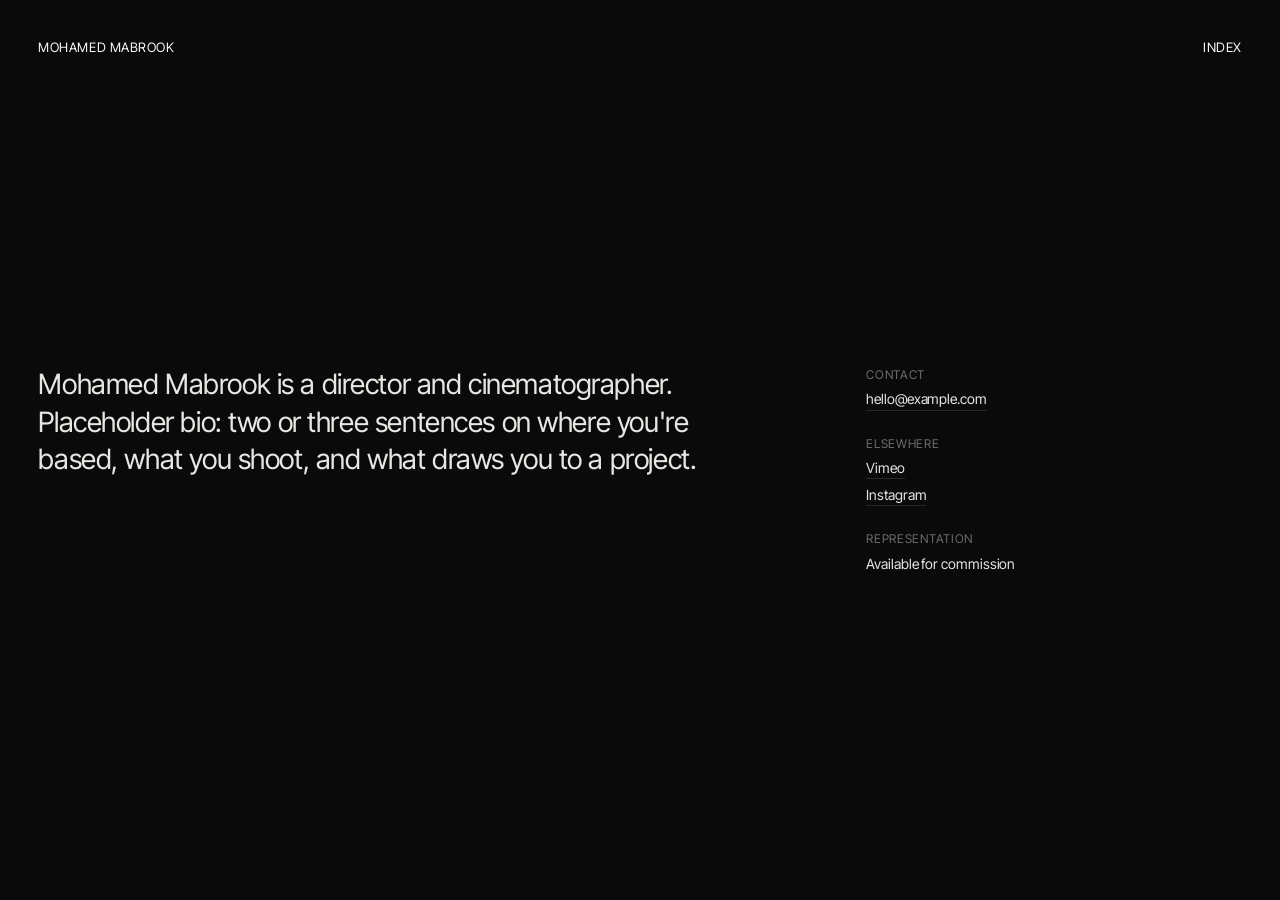
==== info.html @ 0800a7a8 "Add placeholder wireframe for film portfolio Dark, minimal static site: title-list homepage with hov" ====
<!doctype html>
<html lang="en">
<head>
<meta charset="utf-8">
<meta name="viewport" content="width=device-width, initial-scale=1">
<title>Info · Mohamed Mabrook</title>
<meta name="description" content="Mohamed Mabrook, director and cinematographer.">
<link rel="preconnect" href="https://fonts.googleapis.com">
<link rel="preconnect" href="https://fonts.gstatic.com" crossorigin>
<link href="https://fonts.googleapis.com/css2?family=Inter+Tight:wght@400;500&display=swap" rel="stylesheet">
<link rel="stylesheet" href="assets/css/style.css">
</head>
<body>
<header class="site-header">
  <a href="index.html">Mohamed Mabrook</a>
  <a href="index.html">Index</a>
</header>
<main class="info">
  <p class="bio">Mohamed Mabrook is a director and cinematographer. Placeholder bio: two or three sentences on where you're based, what you shoot, and what draws you to a project.</p>
  <div class="contact">
    <span class="label">Contact</span>
    <a href="mailto:hello@example.com">hello@example.com</a>
    <span class="label">Elsewhere</span>
    <a href="#">Vimeo</a>
    <a href="#">Instagram</a>
    <span class="label">Representation</span>
    <span>Available for commission</span>
  </div>
</main>
<script src="assets/js/projects.js"></script>
<script src="assets/js/main.js"></script>
</body>
</html>
---- assets/css/style.css ----
:root {
  --bg: #0a0a0a;
  --fg: #e8e6e3;
  --dim: #6e6c69;
  --faint: #2a2928;
  --gutter: clamp(16px, 3vw, 40px);
  --ease: cubic-bezier(0.2, 0.6, 0.2, 1);
  color-scheme: dark;
}

* { box-sizing: border-box; margin: 0; padding: 0; }

html { -webkit-text-size-adjust: 100%; }

body {
  background: var(--bg);
  color: var(--fg);
  font-family: "Inter Tight", "Helvetica Neue", Arial, sans-serif;
  font-size: 15px;
  line-height: 1.45;
  letter-spacing: -0.005em;
  -webkit-font-smoothing: antialiased;
  min-height: 100vh;
}

a { color: inherit; text-decoration: none; }
a:focus-visible { outline: 1px solid var(--fg); outline-offset: 4px; }

/* ---------- Header ---------- */

.site-header {
  position: fixed;
  inset: 0 0 auto 0;
  display: flex;
  justify-content: space-between;
  padding: var(--gutter);
  z-index: 10;
  mix-blend-mode: difference;
  color: #fff;
  font-size: 13px;
  letter-spacing: 0.04em;
  text-transform: uppercase;
}
.site-header a { transition: opacity 0.3s var(--ease); }
.site-header a:hover { opacity: 0.55; }

/* ---------- Placeholder media ---------- */
/* Stand-in for a loop or still. Slow drift suggests motion without real footage. */

.frame {
  position: relative;
  aspect-ratio: var(--ar, 1.78);
  background: #111;
  overflow: hidden;
}
.frame video, .frame img {
  position: absolute; inset: 0;
  width: 100%; height: 100%;
  object-fit: cover;
  display: block;
}
.frame.placeholder {
  background:
    radial-gradient(ellipse at var(--x, 30%) var(--y, 60%), hsl(var(--tone) 22% 22%) 0%, transparent 60%),
    radial-gradient(ellipse at 80% 20%, hsl(calc(var(--tone) + 30) 18% 14%) 0%, transparent 55%),
    linear-gradient(160deg, hsl(var(--tone) 12% 9%), hsl(var(--tone) 8% 5%));
  background-size: 180% 180%, 160% 160%, 100% 100%;
  animation: drift 9s ease-in-out infinite alternate;
}
.frame.placeholder.static { animation: none; }
.frame.placeholder::after {
  content: attr(data-label);
  position: absolute;
  left: 12px; bottom: 10px;
  font-size: 11px;
  letter-spacing: 0.08em;
  text-transform: uppercase;
  color: rgba(232, 230, 227, 0.35);
}
@keyframes drift {
  from { background-position: 0% 0%, 100% 0%, 0 0; }
  to   { background-position: 100% 100%, 0% 100%, 0 0; }
}

/* ---------- Homepage ---------- */

.stage {
  position: fixed;
  inset: 0;
  display: grid;
  place-items: center;
  pointer-events: none;
  z-index: 0;
}
.stage .frame {
  position: absolute;
  width: min(84vw, calc(72vh * var(--ar)));
  opacity: 0;
  transition: opacity 0.6s var(--ease);
}
.stage .frame.is-active { opacity: 1; }

.index {
  position: relative;
  z-index: 1;
  min-height: 100vh;
  display: flex;
  flex-direction: column;
  justify-content: center;
  padding: 96px var(--gutter);
  list-style: none;
}
.index li { width: fit-content; }
.index a {
  display: flex;
  align-items: baseline;
  gap: 14px;
  padding: 2px 0;
  transition: opacity 0.4s var(--ease);
}
.index .title {
  font-size: clamp(28px, 4.2vw, 56px);
  font-weight: 400;
  letter-spacing: -0.025em;
  line-height: 1.12;
}
.index .meta {
  font-size: 12px;
  letter-spacing: 0.04em;
  text-transform: uppercase;
  color: var(--dim);
  white-space: nowrap;
}
.index.has-focus a { opacity: 0.22; }
.index.has-focus a.is-active { opacity: 1; }
.index a.is-active .meta { color: var(--fg); }

.index .inline-frame { display: none; }

/* Touch devices and narrow screens: no hover, so show each loop inline. */
@media (hover: none), (max-width: 720px) {
  .stage { display: none; }
  .index { justify-content: flex-start; padding-top: 88px; gap: 40px; }
  .index li { width: 100%; }
  .index a { flex-direction: column; gap: 6px; }
  .index.has-focus a { opacity: 1; }
  .index .inline-frame { display: block; width: 100%; margin-top: 8px; }
  .index .title { font-size: 30px; }
}

/* ---------- Project page ---------- */

.project {
  padding: 120px var(--gutter) 80px;
}
.project-head { margin-bottom: 72px; }
.project-head h1 {
  font-size: clamp(36px, 6vw, 84px);
  font-weight: 400;
  letter-spacing: -0.03em;
  line-height: 1.02;
}
.project-head .meta {
  margin-top: 14px;
  font-size: 12px;
  letter-spacing: 0.06em;
  text-transform: uppercase;
  color: var(--dim);
}
.project-head .logline {
  margin-top: 28px;
  max-width: 34em;
  font-size: 17px;
  color: #bdbab6;
}

.stills {
  display: flex;
  flex-direction: column;
  align-items: center;
  gap: clamp(48px, 10vh, 120px);
}
.stills .frame {
  width: min(100%, calc(82vh * var(--ar)));
  opacity: 0;
  transform: translateY(12px);
  transition: opacity 0.9s var(--ease), transform 0.9s var(--ease);
}
.stills .frame.is-visible { opacity: 1; transform: none; }

.credits {
  margin-top: 120px;
  display: grid;
  grid-template-columns: max-content 1fr;
  gap: 8px 32px;
  font-size: 14px;
  max-width: 560px;
}
.credits dt { color: var(--dim); }

.next {
  display: block;
  margin-top: 140px;
  padding-top: 24px;
  border-top: 1px solid var(--faint);
}
.next span {
  display: block;
  font-size: 12px;
  letter-spacing: 0.06em;
  text-transform: uppercase;
  color: var(--dim);
}
.next strong {
  display: block;
  margin-top: 6px;
  font-size: clamp(28px, 4vw, 48px);
  font-weight: 400;
  letter-spacing: -0.025em;
  transition: opacity 0.3s var(--ease);
}
.next:hover strong { opacity: 0.55; }

/* ---------- Info page ---------- */

.info {
  min-height: 100vh;
  padding: 120px var(--gutter) 80px;
  display: grid;
  grid-template-columns: repeat(12, 1fr);
  gap: 48px var(--gutter);
  align-content: center;
}
.info .bio {
  grid-column: 1 / span 7;
  font-size: clamp(20px, 2.2vw, 28px);
  letter-spacing: -0.015em;
  line-height: 1.35;
}
.info .contact {
  grid-column: 9 / span 4;
  align-self: end;
  font-size: 14px;
  display: flex;
  flex-direction: column;
  gap: 6px;
}
.info .contact .label {
  font-size: 12px;
  letter-spacing: 0.06em;
  text-transform: uppercase;
  color: var(--dim);
  margin-top: 18px;
}
.info .contact .label:first-child { margin-top: 0; }
.info .contact a { border-bottom: 1px solid var(--faint); width: fit-content; }
.info .contact a:hover { border-color: var(--fg); }

@media (max-width: 720px) {
  .info { grid-template-columns: 1fr; align-content: start; }
  .info .bio, .info .contact { grid-column: 1; }
}

@media (prefers-reduced-motion: reduce) {
  *, *::before, *::after { animation: none !important; transition: none !important; }
  .stills .frame { opacity: 1; transform: none; }
}
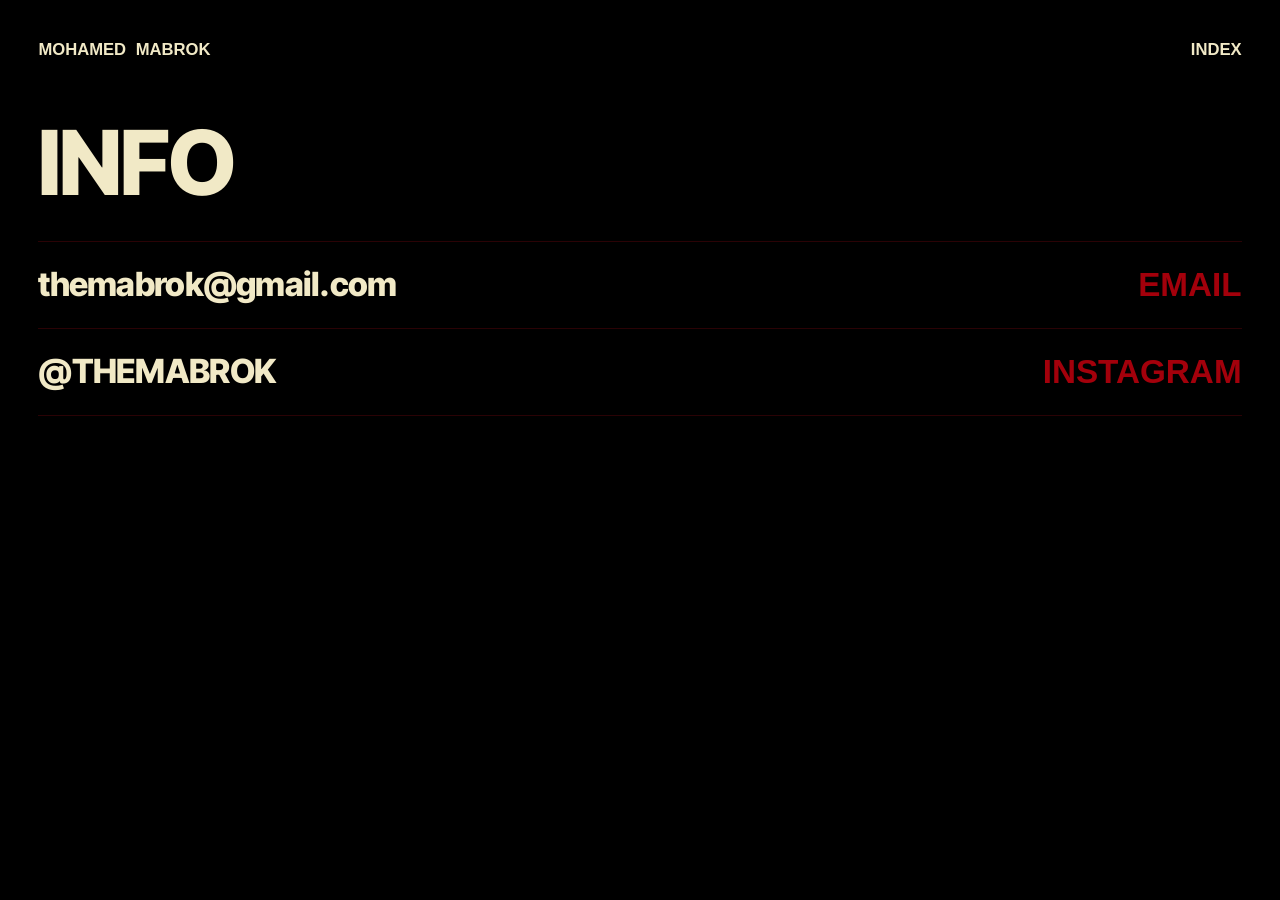
==== commit 36706564: "Move Info to its own page; hide empty Color section - info.html holds email and Instagram; header In" ====
--- a/info.html
+++ b/info.html
@@ -3,31 +3,26 @@
 <head>
 <meta charset="utf-8">
 <meta name="viewport" content="width=device-width, initial-scale=1">
-<title>Info · Mohamed Mabrook</title>
-<meta name="description" content="Mohamed Mabrook, director and cinematographer.">
+<title>Info · Mohamed Mabrok</title>
+<meta name="description" content="Mohamed Mabrok. Director, DP.">
 <link rel="preconnect" href="https://fonts.googleapis.com">
 <link rel="preconnect" href="https://fonts.gstatic.com" crossorigin>
-<link href="https://fonts.googleapis.com/css2?family=Inter+Tight:wght@400;500&display=swap" rel="stylesheet">
+<link href="https://fonts.googleapis.com/css2?family=Inter+Tight:wght@600;700;800&display=swap" rel="stylesheet">
 <link rel="stylesheet" href="assets/css/style.css">
 </head>
 <body>
 <header class="site-header">
-  <a href="index.html">Mohamed Mabrook</a>
+  <a href="index.html">Mohamed Mabrok</a>
   <a href="index.html">Index</a>
 </header>
-<main class="info">
-  <p class="bio">Mohamed Mabrook is a director and cinematographer. Placeholder bio: two or three sentences on where you're based, what you shoot, and what draws you to a project.</p>
-  <div class="contact">
-    <span class="label">Contact</span>
-    <a href="mailto:hello@example.com">hello@example.com</a>
-    <span class="label">Elsewhere</span>
-    <a href="#">Vimeo</a>
-    <a href="#">Instagram</a>
-    <span class="label">Representation</span>
-    <span>Available for commission</span>
-  </div>
+<main class="sections page">
+  <section id="info" class="category">
+    <h2>Info</h2>
+    <div class="rows">
+      <a class="row" href="mailto:themabrok@gmail.com"><span class="title contact-value">themabrok@gmail.com</span><span class="year">Email</span></a>
+      <a class="row" href="https://www.instagram.com/themabrok/" target="_blank" rel="noopener"><span class="title">@themabrok</span><span class="year">Instagram</span></a>
+    </div>
+  </section>
 </main>
-<script src="assets/js/projects.js"></script>
-<script src="assets/js/main.js"></script>
 </body>
 </html>
--- a/assets/css/style.css
+++ b/assets/css/style.css
@@ -1,10 +1,38 @@
+/* Destiny-style digits. Neue Haas Grotesk is Destiny's UI face; it needs a license or an
+   Adobe Fonts kit, so these fall back through installed relatives (Helvetica Neue on Apple
+   devices, then Helvetica, then Arial). unicode-range limits the face to 0-9, so numbers in
+   any text use it while letters keep their own font. */
+@font-face {
+  font-family: "Destiny Digits";
+  src: local("Neue Haas Grotesk Display Pro"), local("NeueHaasGroteskDisp Pro"),
+       local("Helvetica Neue"), local("HelveticaNeue"), local("Helvetica"), local("Arial");
+  font-weight: 100 599;
+  unicode-range: U+30-39;
+}
+@font-face {
+  font-family: "Destiny Digits";
+  src: local("Neue Haas Grotesk Display Pro Bold"), local("NeueHaasGroteskDisp Pro Bd"),
+       local("Helvetica Neue Bold"), local("HelveticaNeue-Bold"), local("Helvetica Bold"), local("Helvetica-Bold"), local("Arial Bold"), local("Arial-BoldMT");
+  font-weight: 600 900;
+  unicode-range: U+30-39;
+}
+
 :root {
-  --bg: #0a0a0a;
-  --fg: #e8e6e3;
-  --dim: #6e6c69;
-  --faint: #2a2928;
+  --bg: #000;
+  --fg: #f1e9c6;      /* off-white, yellow cast */
+  --red: #a3000b;     /* deep red: secondary text, labels, dimmed states */
+  --faint: #2a0205;   /* rules */
   --gutter: clamp(16px, 3vw, 40px);
   --ease: cubic-bezier(0.2, 0.6, 0.2, 1);
+  /* Destiny's UI face: red labels and all numbers. */
+  --font-destiny: "neue-haas-grotesk-display", "Neue Haas Grotesk Display Pro", "Neue Haas Unica", "Helvetica Neue", Helvetica, Arial, sans-serif;
+  /* Neue Haas Grotesk (Destiny UI type) once licensed; Inter Tight stands in until then. */
+  --track-tight: -0.035em;  /* hero-size caps */
+  --track-snug: -0.022em;   /* heading-size caps */
+  --track-wide: 0.14em;     /* small labels */
+  --word-wide: 0.3em;       /* extra gap between words in off-white text */
+  --font-display: "Destiny Digits", "neue-haas-grotesk-display", "Neue Haas Grotesk Display Pro", "Inter Tight", "Helvetica Neue", Arial, sans-serif;
+  --font-text: "Destiny Digits", "neue-haas-grotesk-text", "Neue Haas Grotesk Text Pro", "Inter Tight", "Helvetica Neue", Arial, sans-serif;
   color-scheme: dark;
 }
 
@@ -15,10 +43,12 @@
 body {
   background: var(--bg);
   color: var(--fg);
-  font-family: "Inter Tight", "Helvetica Neue", Arial, sans-serif;
+  font-family: var(--font-text);
   font-size: 15px;
-  line-height: 1.45;
-  letter-spacing: -0.005em;
+  font-weight: 600;
+  line-height: 1.5;
+  letter-spacing: 0;
+  word-spacing: var(--word-wide);
   -webkit-font-smoothing: antialiased;
   min-height: 100vh;
 }
@@ -35,22 +65,24 @@
   justify-content: space-between;
   padding: var(--gutter);
   z-index: 10;
-  mix-blend-mode: difference;
-  color: #fff;
-  font-size: 13px;
-  letter-spacing: 0.04em;
+  color: var(--fg);
+  font-family: var(--font-destiny);
+  font-size: clamp(15px, 1.3vw, 18px);
+  font-weight: 800;
+  letter-spacing: 0;
+  word-spacing: var(--word-wide);
   text-transform: uppercase;
 }
 .site-header a { transition: opacity 0.3s var(--ease); }
 .site-header a:hover { opacity: 0.55; }
 
 /* ---------- Placeholder media ---------- */
-/* Stand-in for a loop or still. Slow drift suggests motion without real footage. */
+/* Stand-in for a still that hasn't been supplied yet: a flat dark frame. */
 
 .frame {
   position: relative;
   aspect-ratio: var(--ar, 1.78);
-  background: #111;
+  background: #0e0e0e;
   overflow: hidden;
 }
 .frame video, .frame img {
@@ -59,93 +91,120 @@
   object-fit: cover;
   display: block;
 }
-.frame.placeholder {
-  background:
-    radial-gradient(ellipse at var(--x, 30%) var(--y, 60%), hsl(var(--tone) 22% 22%) 0%, transparent 60%),
-    radial-gradient(ellipse at 80% 20%, hsl(calc(var(--tone) + 30) 18% 14%) 0%, transparent 55%),
-    linear-gradient(160deg, hsl(var(--tone) 12% 9%), hsl(var(--tone) 8% 5%));
-  background-size: 180% 180%, 160% 160%, 100% 100%;
-  animation: drift 9s ease-in-out infinite alternate;
-}
-.frame.placeholder.static { animation: none; }
-.frame.placeholder::after {
-  content: attr(data-label);
-  position: absolute;
-  left: 12px; bottom: 10px;
-  font-size: 11px;
-  letter-spacing: 0.08em;
-  text-transform: uppercase;
-  color: rgba(232, 230, 227, 0.35);
-}
-@keyframes drift {
-  from { background-position: 0% 0%, 100% 0%, 0 0; }
-  to   { background-position: 100% 100%, 0% 100%, 0 0; }
-}
 
 /* ---------- Homepage ---------- */
 
-.stage {
+/* Hover footage sits over the content, not behind it. */
+.atmos {
   position: fixed;
   inset: 0;
-  display: grid;
-  place-items: center;
+  z-index: 5;
   pointer-events: none;
-  z-index: 0;
-}
-.stage .frame {
+  /* Screen lifts the blacks with footage but never dims the type. */
+  mix-blend-mode: screen;
+}
+.atmos-layer {
   position: absolute;
-  width: min(84vw, calc(72vh * var(--ar)));
+  inset: 0;
+  aspect-ratio: auto;
   opacity: 0;
-  transition: opacity 0.6s var(--ease);
-}
-.stage .frame.is-active { opacity: 1; }
-
-.index {
+  transition: opacity 1.2s var(--ease);
+}
+.atmos-layer.is-active { opacity: 0.3; }
+
+.site-header .hud {
+  position: absolute;
+  left: 50%;
+  transform: translateX(-50%);
+  color: var(--red);
+  font-variant-numeric: tabular-nums;
+}
+
+.sections section {
+  padding: 0 var(--gutter);
   position: relative;
-  z-index: 1;
-  min-height: 100vh;
+}
+.sections .hero { min-height: 100vh; padding-block: 120px 80px; }
+.sections .category { padding-block: clamp(56px, 9vh, 96px) 0; }
+.sections .category:last-child { padding-bottom: clamp(80px, 14vh, 140px); }
+.page .category:first-child { padding-top: 120px; }
+
+.hero {
   display: flex;
   flex-direction: column;
-  justify-content: center;
-  padding: 96px var(--gutter);
-  list-style: none;
-}
-.index li { width: fit-content; }
-.index a {
+  justify-content: flex-end;
+}
+.hero h1 {
+  font-family: var(--font-display);
+  font-size: clamp(56px, 12vw, 200px);
+  font-weight: 800;
+  text-transform: uppercase;
+  letter-spacing: var(--track-tight);
+  line-height: 0.84;
+}
+.hero .role, .hero .cue {
+  font-size: 12px;
+  font-weight: 700;
+  letter-spacing: var(--track-wide);
+  text-transform: uppercase;
+}
+.hero .role { margin-top: 24px; color: var(--red); }
+.hero .cue {
+  position: absolute;
+  right: var(--gutter);
+  bottom: 80px;
+}
+.hero .cue { font-size: 28px; letter-spacing: 0; }
+
+.category h2 {
   display: flex;
   align-items: baseline;
-  gap: 14px;
-  padding: 2px 0;
-  transition: opacity 0.4s var(--ease);
-}
-.index .title {
-  font-size: clamp(28px, 4.2vw, 56px);
-  font-weight: 400;
-  letter-spacing: -0.025em;
-  line-height: 1.12;
-}
-.index .meta {
-  font-size: 12px;
-  letter-spacing: 0.04em;
-  text-transform: uppercase;
-  color: var(--dim);
-  white-space: nowrap;
-}
-.index.has-focus a { opacity: 0.22; }
-.index.has-focus a.is-active { opacity: 1; }
-.index a.is-active .meta { color: var(--fg); }
-
-.index .inline-frame { display: none; }
-
-/* Touch devices and narrow screens: no hover, so show each loop inline. */
-@media (hover: none), (max-width: 720px) {
-  .stage { display: none; }
-  .index { justify-content: flex-start; padding-top: 88px; gap: 40px; }
-  .index li { width: 100%; }
-  .index a { flex-direction: column; gap: 6px; }
-  .index.has-focus a { opacity: 1; }
-  .index .inline-frame { display: block; width: 100%; margin-top: 8px; }
-  .index .title { font-size: 30px; }
+  font-family: var(--font-display);
+  font-size: clamp(40px, 7vw, 112px);
+  font-weight: 800;
+  text-transform: uppercase;
+  letter-spacing: var(--track-snug);
+  line-height: 0.95;
+  margin-bottom: clamp(24px, 4vh, 40px);
+}
+
+.rows { border-bottom: 1px solid var(--faint); }
+.row {
+  display: grid;
+  grid-template-columns: 1fr auto;
+  align-items: baseline;
+  gap: 24px;
+  padding: 18px 0;
+  border-top: 1px solid var(--faint);
+  transition: color 0.3s var(--ease), padding 0.4s var(--ease);
+}
+.row .title {
+  font-family: var(--font-display);
+  font-size: clamp(22px, 2.6vw, 36px);
+  font-weight: 800;
+  text-transform: uppercase;
+  letter-spacing: var(--track-snug);
+}
+.row .year {
+  font-family: var(--font-destiny);
+  font-size: clamp(22px, 2.6vw, 36px);  /* same size as the title beside it */
+  font-weight: 800;
+  letter-spacing: 0;
+  color: var(--red);
+  text-align: right;
+  font-variant-numeric: tabular-nums;
+}
+.row .year.status {
+  text-transform: uppercase;
+  word-spacing: var(--word-wide);
+}
+.rows.has-focus .row { color: var(--red); }
+.rows.has-focus .row.is-active { color: var(--fg); padding-left: 12px; }
+.row.is-active .year { color: var(--fg); }
+
+@media (max-width: 720px) {
+  .site-header .hud { display: none; }
+  .category h2 { font-size: 8.4vw; }
 }
 
 /* ---------- Project page ---------- */
@@ -155,23 +214,25 @@
 }
 .project-head { margin-bottom: 72px; }
 .project-head h1 {
-  font-size: clamp(36px, 6vw, 84px);
-  font-weight: 400;
-  letter-spacing: -0.03em;
-  line-height: 1.02;
+  font-family: var(--font-display);
+  font-size: clamp(32px, 5vw, 72px);
+  font-weight: 800;
+  text-transform: uppercase;
+  letter-spacing: var(--track-snug);
+  line-height: 0.95;
 }
 .project-head .meta {
   margin-top: 14px;
   font-size: 12px;
-  letter-spacing: 0.06em;
-  text-transform: uppercase;
-  color: var(--dim);
+  font-weight: 700;
+  letter-spacing: var(--track-wide);
+  text-transform: uppercase;
+  color: var(--red);
 }
 .project-head .logline {
   margin-top: 28px;
   max-width: 34em;
   font-size: 17px;
-  color: #bdbab6;
 }
 
 .stills {
@@ -196,7 +257,7 @@
   font-size: 14px;
   max-width: 560px;
 }
-.credits dt { color: var(--dim); }
+.credits dt { color: var(--red); }
 
 .next {
   display: block;
@@ -207,59 +268,56 @@
 .next span {
   display: block;
   font-size: 12px;
-  letter-spacing: 0.06em;
-  text-transform: uppercase;
-  color: var(--dim);
+  font-weight: 700;
+  letter-spacing: var(--track-wide);
+  text-transform: uppercase;
+  color: var(--red);
 }
 .next strong {
   display: block;
   margin-top: 6px;
-  font-size: clamp(28px, 4vw, 48px);
-  font-weight: 400;
-  letter-spacing: -0.025em;
+  font-family: var(--font-display);
+  font-size: clamp(24px, 3.2vw, 40px);
+  font-weight: 800;
+  text-transform: uppercase;
+  letter-spacing: var(--track-snug);
   transition: opacity 0.3s var(--ease);
 }
 .next:hover strong { opacity: 0.55; }
 
-/* ---------- Info page ---------- */
-
-.info {
-  min-height: 100vh;
-  padding: 120px var(--gutter) 80px;
-  display: grid;
-  grid-template-columns: repeat(12, 1fr);
-  gap: 48px var(--gutter);
-  align-content: center;
-}
-.info .bio {
-  grid-column: 1 / span 7;
-  font-size: clamp(20px, 2.2vw, 28px);
-  letter-spacing: -0.015em;
-  line-height: 1.35;
-}
-.info .contact {
-  grid-column: 9 / span 4;
-  align-self: end;
-  font-size: 14px;
-  display: flex;
-  flex-direction: column;
-  gap: 6px;
-}
-.info .contact .label {
-  font-size: 12px;
-  letter-spacing: 0.06em;
-  text-transform: uppercase;
-  color: var(--dim);
-  margin-top: 18px;
-}
-.info .contact .label:first-child { margin-top: 0; }
-.info .contact a { border-bottom: 1px solid var(--faint); width: fit-content; }
-.info .contact a:hover { border-color: var(--fg); }
-
-@media (max-width: 720px) {
-  .info { grid-template-columns: 1fr; align-content: start; }
-  .info .bio, .info .contact { grid-column: 1; }
-}
+/* ---------- Info ---------- */
+
+.row .contact-value { text-transform: none; }
+#info .row .year { text-transform: uppercase; }
+
+/* ---------- Red text ---------- */
+/* Project-page labels follow the main menu: bold Destiny face, no letter tracking,
+   wide word gap. Dimmed rows turn red on hover but keep their face. */
+.project-head .meta,
+.credits dt,
+.next span {
+  font-family: var(--font-destiny);
+  font-weight: 800;
+  letter-spacing: 0;
+  word-spacing: var(--word-wide);
+  text-transform: uppercase;
+  color: var(--red);
+}
+.project-head .meta { font-size: clamp(22px, 2.6vw, 36px); }
+.credits dt, .next span { font-size: clamp(15px, 1.3vw, 18px); }
+
+/* Section label and role line: bold Destiny face like the years, red. */
+.site-header .hud,
+.hero .role {
+  font-family: var(--font-destiny);
+  font-weight: 800;
+  letter-spacing: 0;
+  word-spacing: var(--word-wide);
+  text-transform: uppercase;
+  color: var(--red);
+}
+.site-header .hud { font-size: inherit; }
+.hero .role { font-size: clamp(22px, 2.6vw, 36px); }
 
 @media (prefers-reduced-motion: reduce) {
   *, *::before, *::after { animation: none !important; transition: none !important; }
